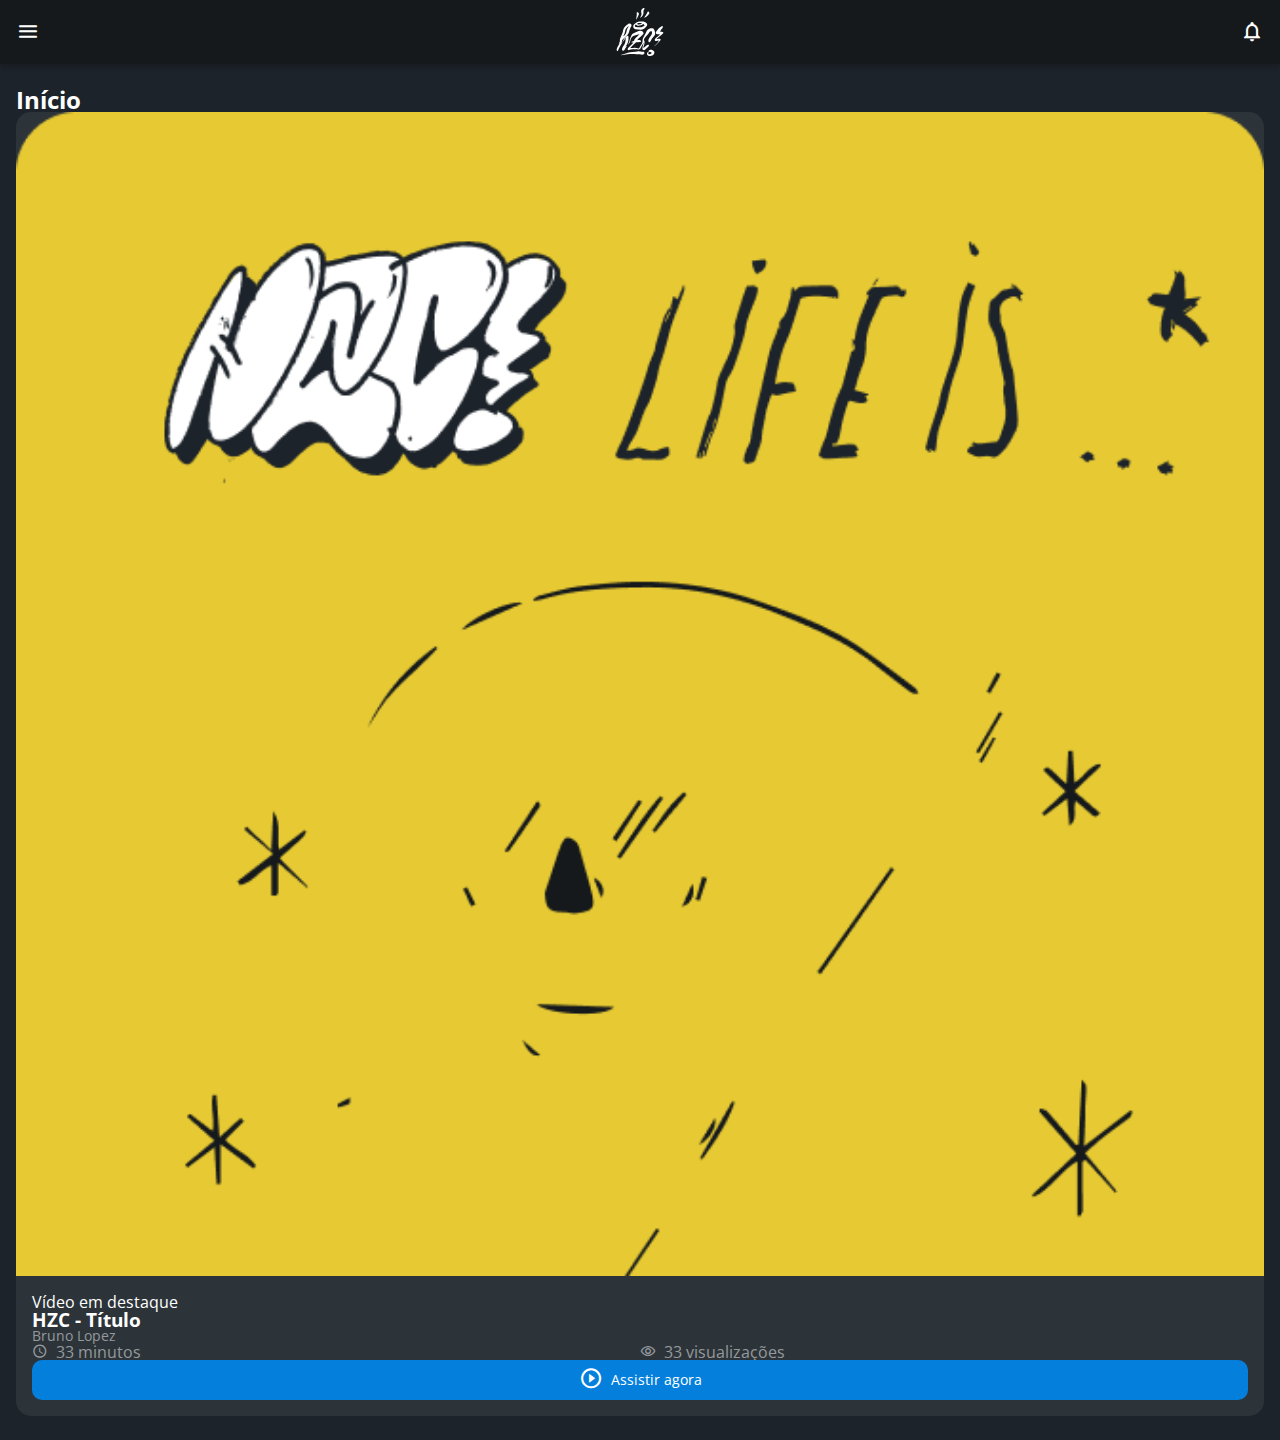
==== flex/index.html @ 41ca537e "concerto de bug" ====
<!DOCTYPE html>
<html lang="pt-br">
<head>
    <meta charset="UTF-8">
    <meta http-equiv="X-UA-Compatible" content="IE=edge">
    <meta name="viewport" content="width=device-width, initial-scale=1.0">
    <title>HZC | Home</title>
    <link rel="preconnect" href="https://fonts.googleapis.com">
    <link rel="preconnect" href="https://fonts.gstatic.com" crossorigin>
    <link rel="stylesheet" href="https://fonts.googleapis.com/css2?family=Open+Sans:wght@400;600;700&display=swap">
    <link rel="stylesheet" href="assets/css/reset.css">
    <link rel="stylesheet" href="assets/css/estilos.css">
</head>
<body>
    <header class="cabecalho">
        <button class="cabecalho__menu" aria-label="Menu"><i></i></button>
        <img src="assets/img/logo.svg" alt="Logotipo da HZC" class="cabecalho__logo">
        <button class="cabecalho__notificacao" aria-label="Notificação"><i></i></button>
    </header>
    <nav class="menu-lateral">
        <img src="assets/img/logo.svg" alt="Logotipo da HZC" class="menu-lateral__logo">
        <a href="#" class="menu-lateral__link menu-lateral__link--inicio menu-lateral__link--ativo">Início</a>
        <a href="#" class="menu-lateral__link menu-lateral__link--videos">Vídeos</a>
        <a href="#" class="menu-lateral__link menu-lateral__link--picos">Picos</a>
        <a href="#" class="menu-lateral__link menu-lateral__link--integrantes">Integrantes</a>
        <a href="#" class="menu-lateral__link menu-lateral__link--camisas">Camisas</a>
        <a href="#" class="menu-lateral__link menu-lateral__link--pinturas">Pinturas</a>
    </nav>
    <main class="principal">
        <h2 class="titulo-pagina">Início</h2>
        <article class="cartao">
            <img src="assets/img/banner-mobile_1.png" alt="Banner do cartao" class="cartao__imagem">
            <div class="cartao__conteudo">
                <p class="cartao__destaque">Vídeo em destaque</p>
                <h3 class="cartao__titulo">HZC - Título</h3>
                <p class="cartao__perfil">Bruno Lopez</p>
                <p class="cartao__info cartao__info--tempo">33 minutos</p>
                <p class="cartao__info cartao__info--visualizacao">33 visualizações</p>
                <button class="cartao__botao cartao__botao--play cartao__botao--destaque">Assistir agora</button>
            </div>
        </article>
    </main>
    <script src="index.js"></script>
</body>
</html>
---- flex/assets/css/estilos.css ----
@font-face {
    font-family: 'icones';
    src: url(../font/icones.ttf);
}

body {
    background-color: #1D232A;
    font-family: 'Open Sans', 'icones', sans-serif;
    color: #FFFFFF;
}

.cabecalho {
    display: flex;
    justify-content: space-between;
    align-items: center;
    background-color: #15191C;
    padding: 8px 16px;
    box-shadow: 0px 4px 4px rgba(0, 0, 0, 0.16);
}

.cabecalho__menu i::before {
    content: "\e904";
    font-size: 24px;
}

.cabecalho__notificacao i::before {
    content: "\e906";
    font-size: 24px;
}

.cabecalho__logo {
    width: 48px;
    height: 48px;
}

.menu-lateral {
    display: flex;
    flex-direction: column;
    background-color: #15191C;
    width: 75vw;
    height: 100vh;

    position: absolute;
    left: -100vw;
    transition: .25s;
}

.menu-lateral--ativo {
    left: 0;
    transition: .25s;
}

.menu-lateral__logo {
    width: 118px;
    align-self: center;
    padding: 16px;
}

.menu-lateral__link {
    height: 64px;
    color: #95999C;
    padding-left: 64px;
    display: flex;
    align-items: center;
}

.menu-lateral__link--ativo {
    color: #FFFFFF;
    padding-left: 56px;
    border-left: 8px solid #FFFFFF;
}

.menu-lateral__link::before {
    content: "\e900";
    width: 24px;
    height: 24px;
    font-size: 24px;
    position: absolute;
    left: 24px;
}

.menu-lateral__link--inicio::before {
    content: "\e902";
}

.menu-lateral__link--videos::before {
    content: "\e90e";
}

.menu-lateral__link--picos::before {
    content: "\e909";
}

.menu-lateral__link--integrantes::before {
    content: "\e903";
}

.menu-lateral__link--camisas::before {
    content: "\e900";
}

.menu-lateral__link--pinturas::before {
    content: "\e90a";
}

.principal {
    padding: 24px 16px;
}

.titulo-pagina {
    font-size: 1.5rem;
    font-weight: 700;
}

.cartao {
    width: 100%;
    border-radius: 15px;
    overflow: hidden;
    background-color: #2C343A;
}

.cartao__conteudo {
    padding: 16px;
    display: grid;
    grid-template-columns: 1fr 1fr;
}

.cartao__destaque {
    grid-column: span 2;
}

.cartao__titulo {
    font-size: 1.2rem;
    font-weight: 700;
    grid-column: span 2;
}

.cartao__perfil {
    color: #95999C;
    font-size: 0.9rem;
    grid-column: span 2;
}

.cartao__info {
    display: flex;
    align-items: center;
    color: #95999C;
}

.cartao__info--tempo::before {
    content: "\e90c";
    margin-right: 8px;    
}

.cartao__info--visualizacao::before {
    content: "\e90f";
    margin-right: 8px;    
}

.cartao__botao {
    display: flex;
    justify-content: center;
    align-items: center;
    background-color: #0480DC;
    width: 40px;
    height: 40px;
    border-radius: 10px;
    font-size: 0.9rem;
}

.cartao__botao--play::before {
    content: "\e90b";
    font-size: 24px;
}

.cartao__botao--destaque {
    width: 100%;
    grid-column: span 2;
}

.cartao__botao--destaque::before {
    margin-right: 8px;
}
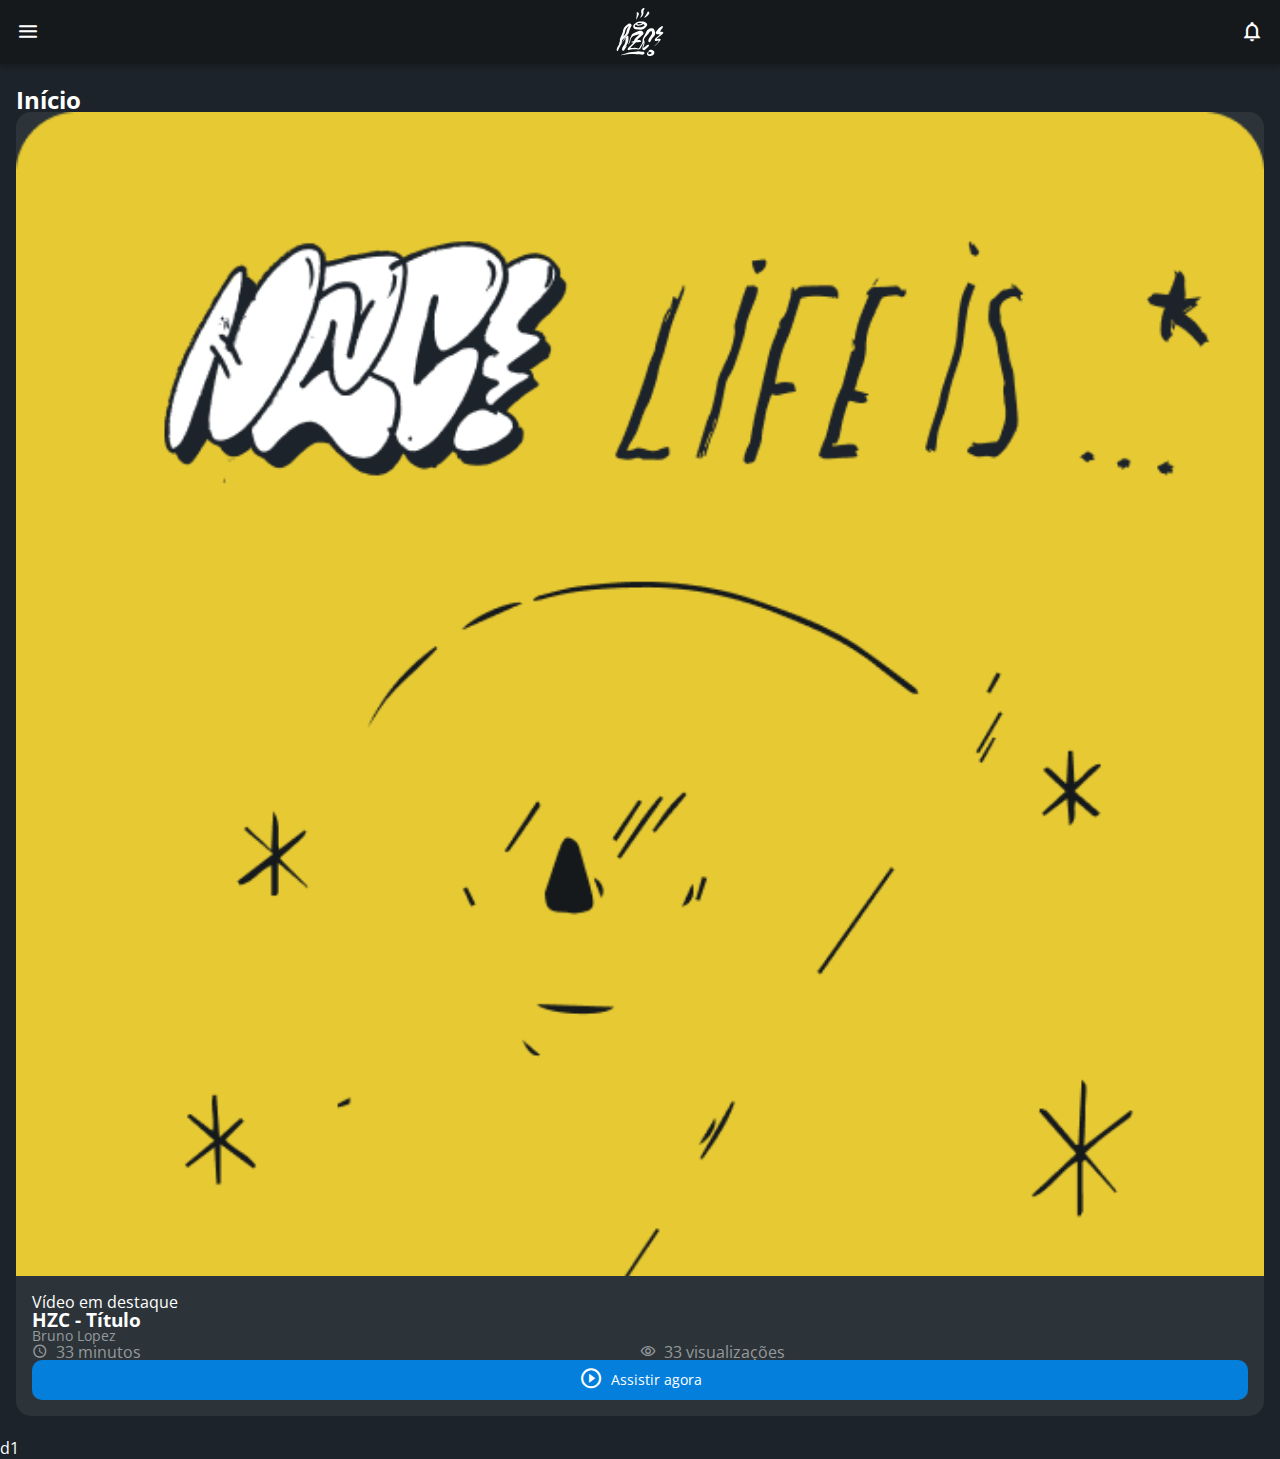
==== commit 017f8d62: "1" ====
--- a/flex/index.html
+++ b/flex/index.html
@@ -41,5 +41,6 @@
         </article>
     </main>
     <script src="index.js"></script>
+    <h1>d1</h1>
 </body>
 </html>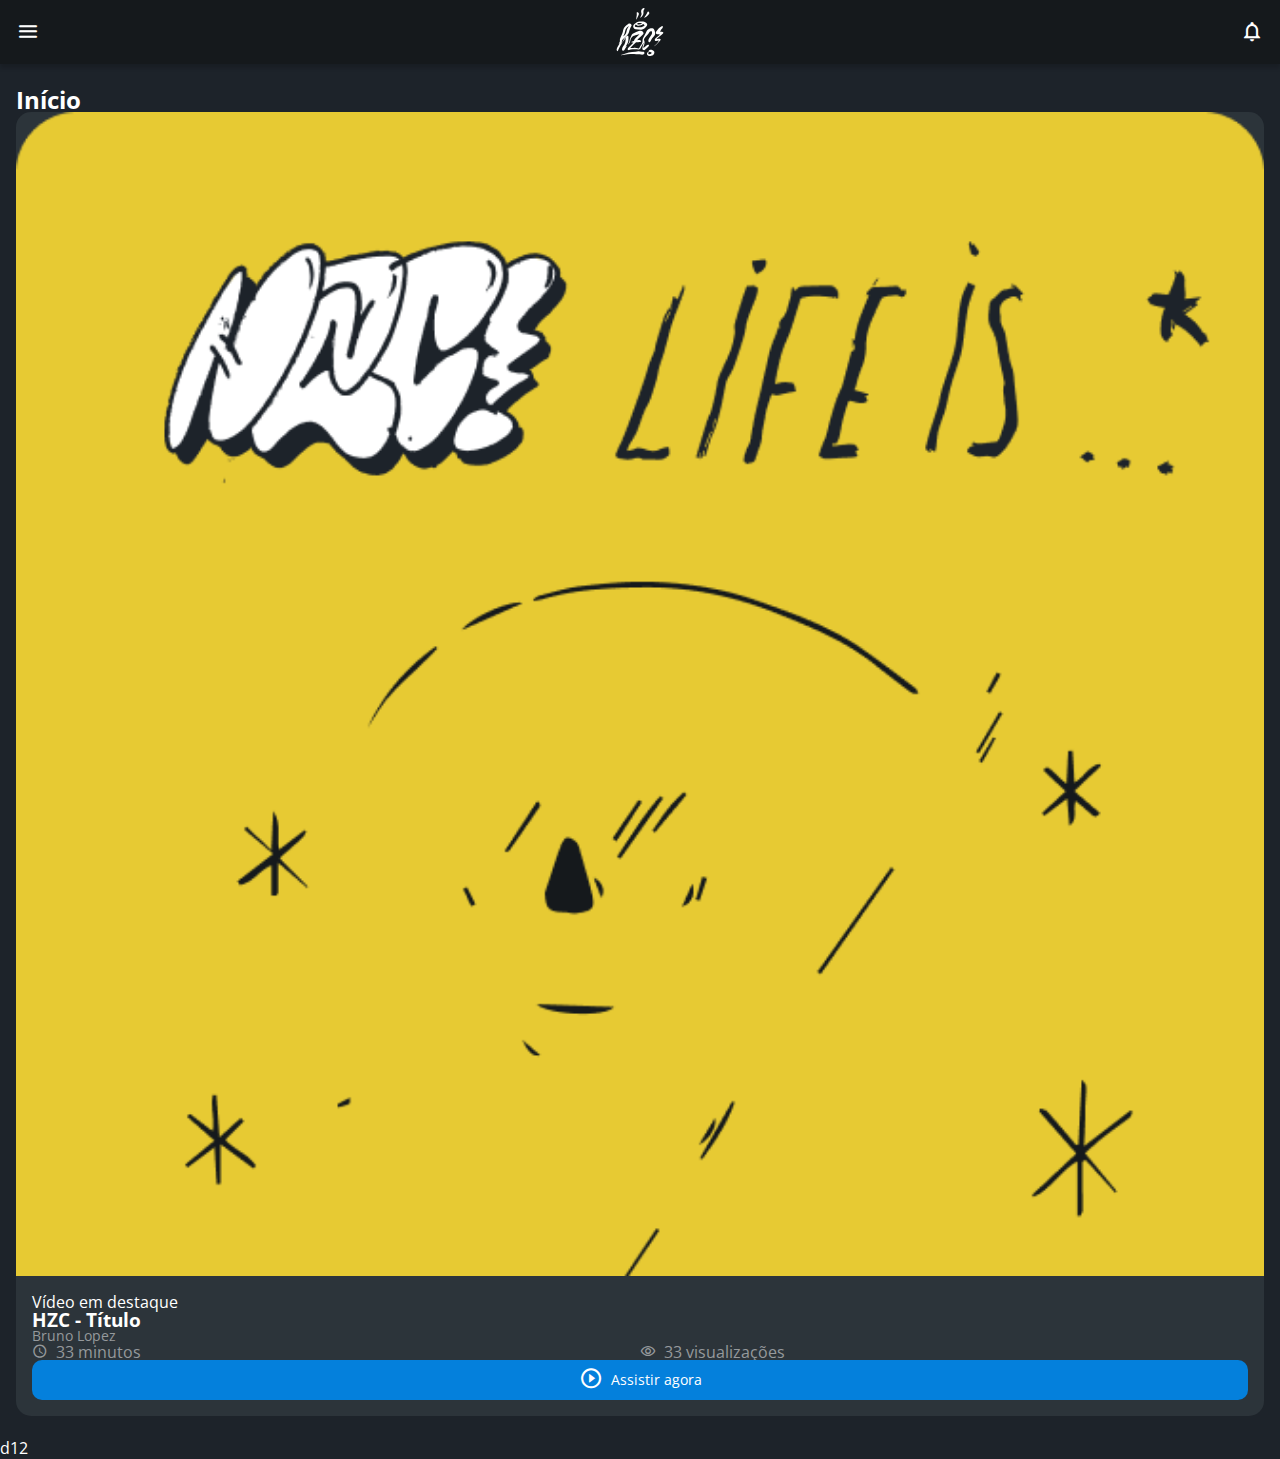
==== commit ee4b9e3a: "2" ====
--- a/flex/index.html
+++ b/flex/index.html
@@ -41,6 +41,6 @@
         </article>
     </main>
     <script src="index.js"></script>
-    <h1>d1</h1>
+    <h1>d12</h1>
 </body>
 </html>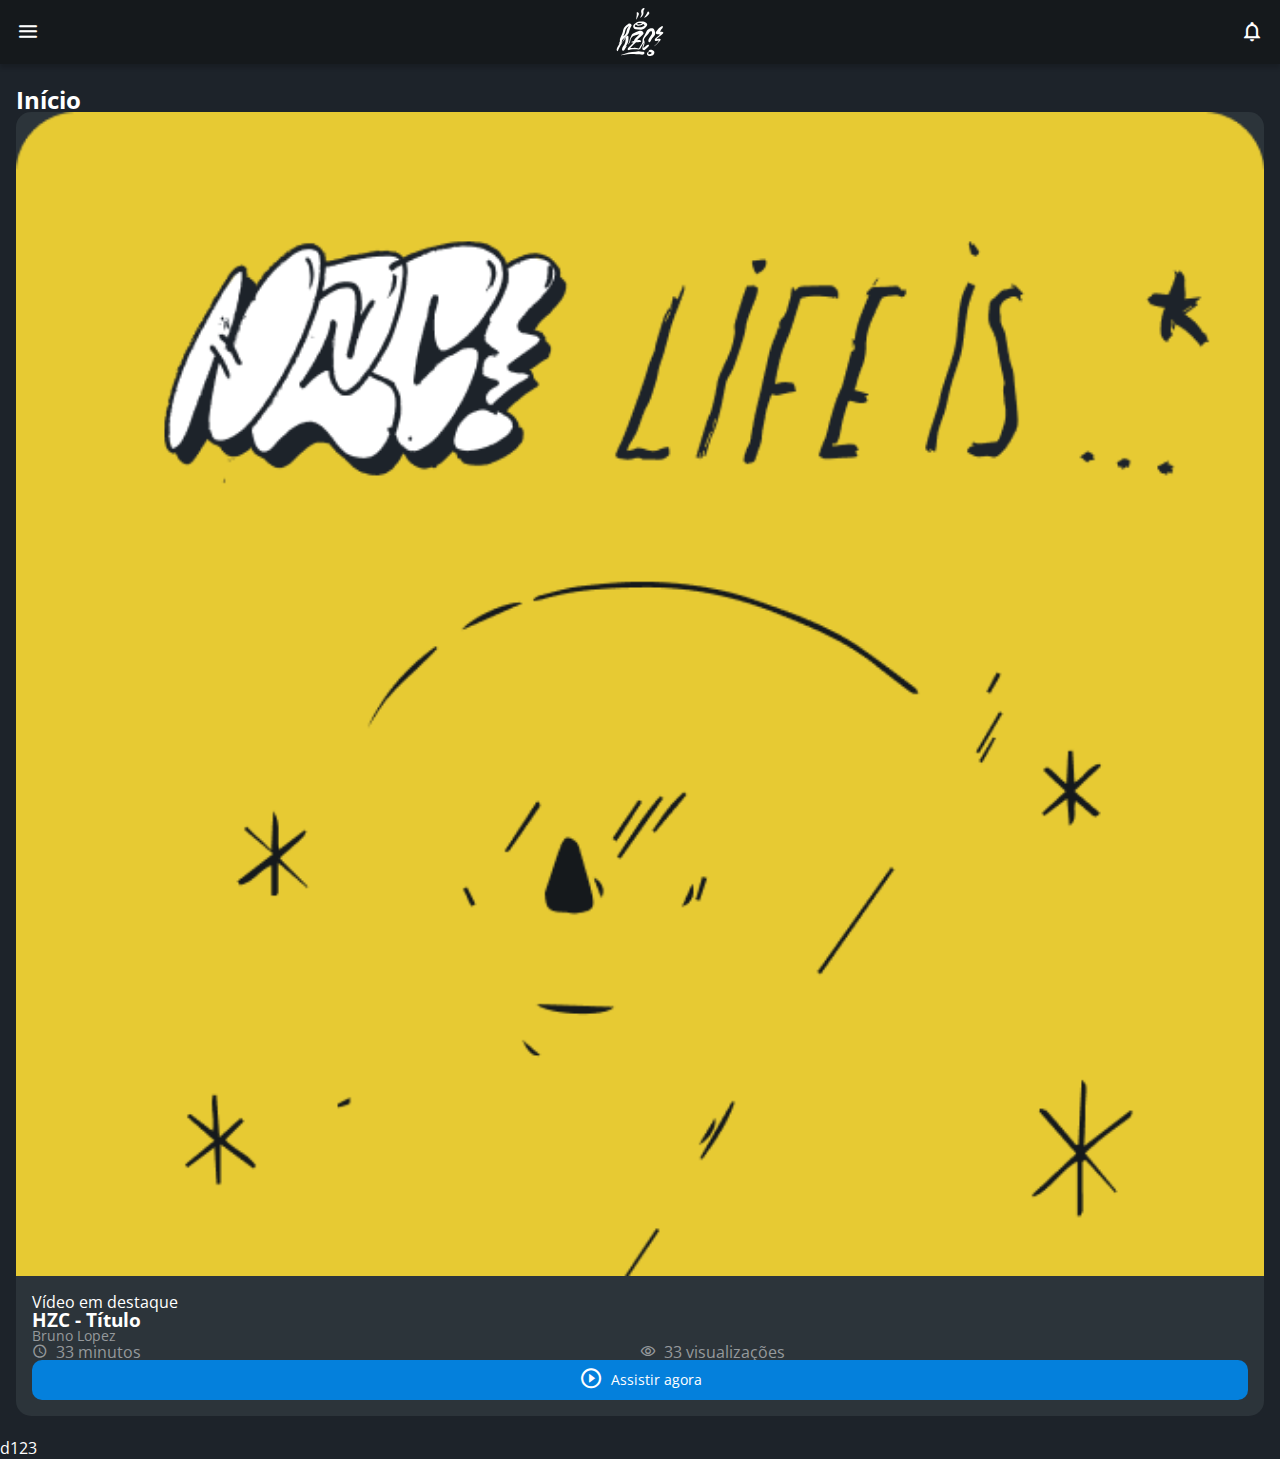
==== commit 07a3c710: "3" ====
--- a/flex/index.html
+++ b/flex/index.html
@@ -41,6 +41,6 @@
         </article>
     </main>
     <script src="index.js"></script>
-    <h1>d12</h1>
+    <h1>d123</h1>
 </body>
 </html>